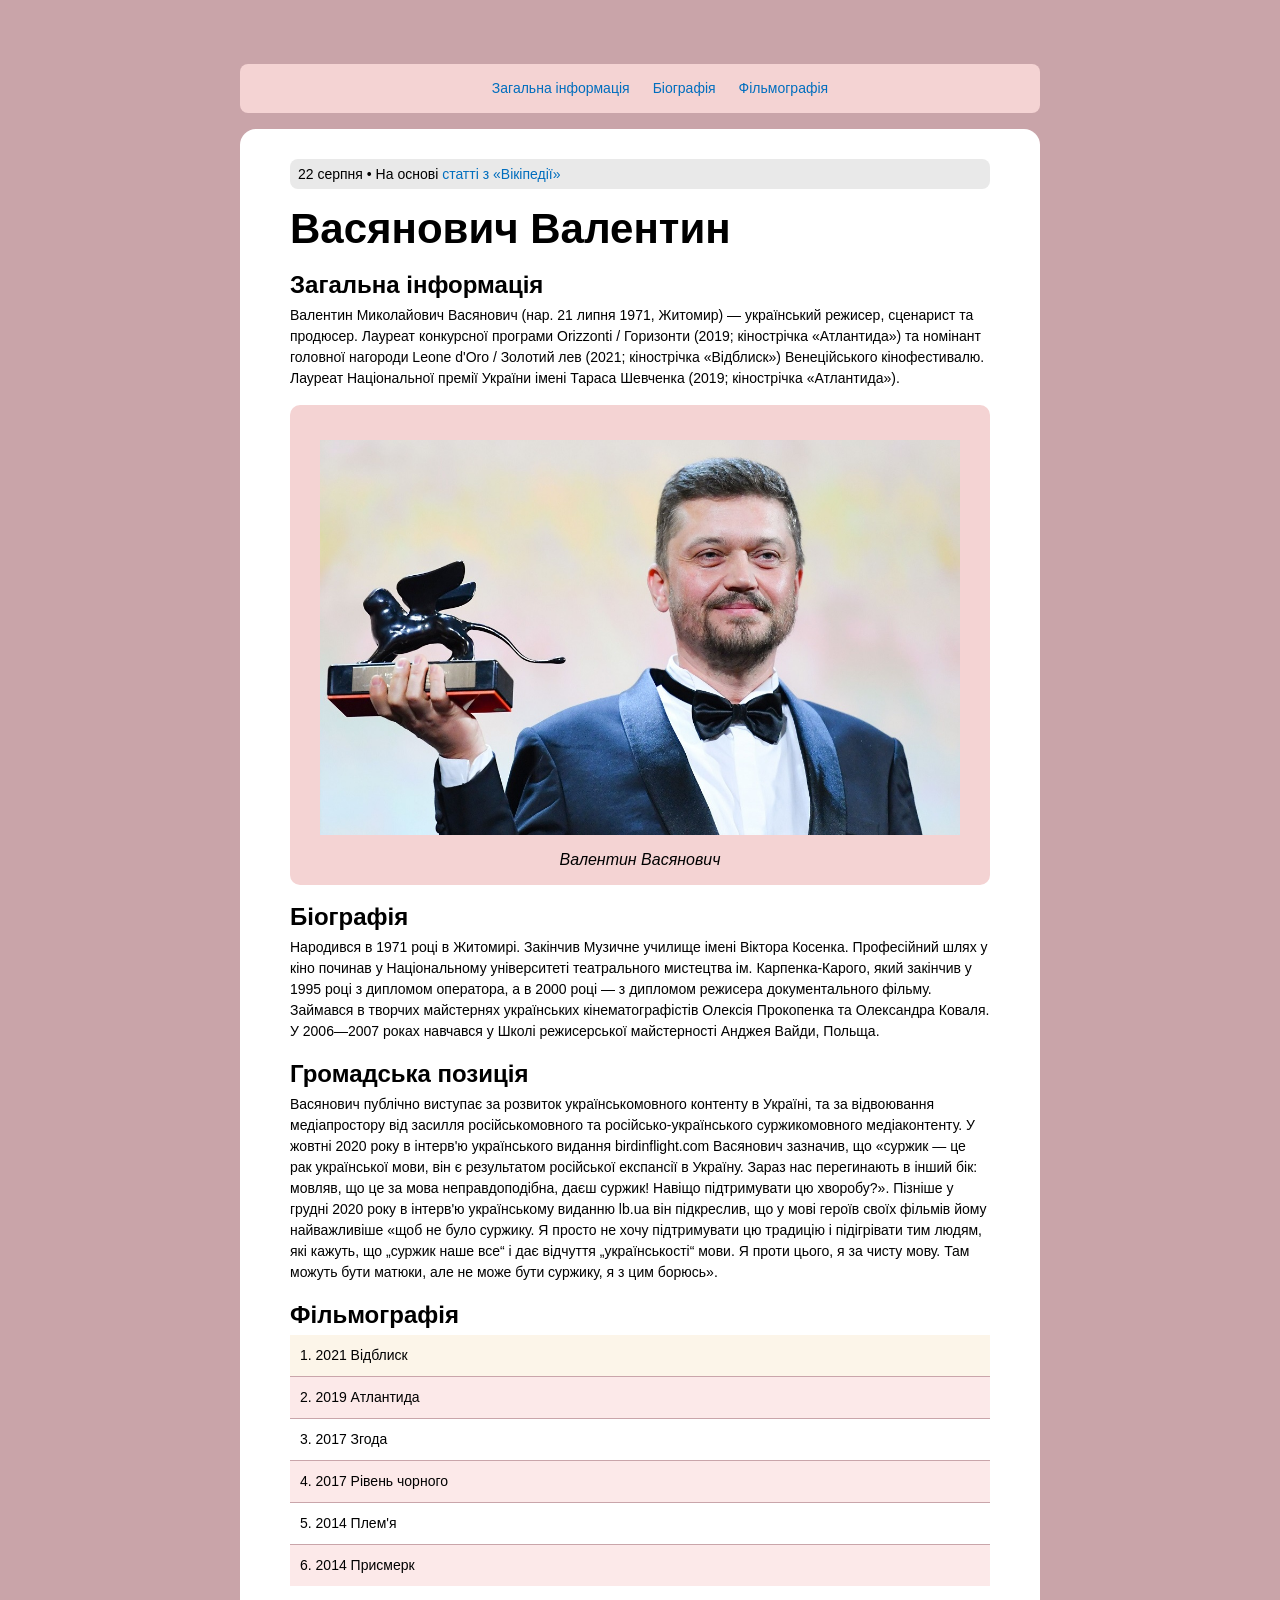
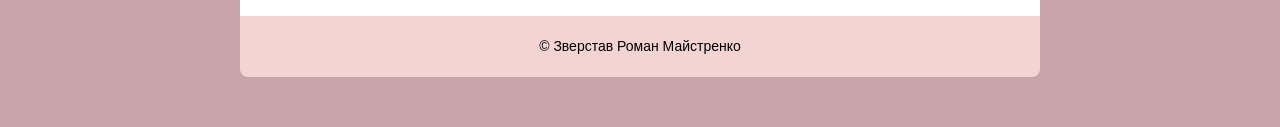
==== practika_vasyanovich/index.html @ 0699dafc "Add files via upload" ====
<!DOCTYPE html>
<html lang="uk">
<head>
    <meta charset="UTF-8">
    <title>Васянович Валентин</title>
    <link rel="stylesheet" href="styles/style.css">
</head>
<body>
<header class="nav-header">
    <nav>
        <ul class="nav-links">
            <li><a href="#">Загальна інформація</a></li>
            <li><a href="#">Біографія</a></li>
            <li><a href="#">Фільмографія</a></li>
        </ul>
    </nav>
</header>
<div class="content-wrapper">
    <header class="name-header">
            <p class="info">22 серпня &bull; На основі <a href="#">статті з «Вікіпедії»</a></p>
            <h1>Васянович Валентин</h1>
    </header>
    <section id="general">
            <h2>Загальна інформація</h2>
            <p>Валентин Миколайович Васянович (нар. 21 липня 1971, Житомир) — український режисер, сценарист та продюсер. Лауреат конкурсної програми Orizzonti / Горизонти (2019; кінострічка «Атлантида») та номінант головної нагороди Leone d'Oro / Золотий лев (2021; кінострічка «Відблиск») Венеційського кінофестивалю. Лауреат Національної премії України імені Тараса Шевченка (2019; кінострічка «Атлантида»).</p>
    </section>
    <figure>
            <img src="images/valentyn.jpg" alt="Валентин Васянович">
            <figcaption>Валентин Васянович</figcaption>
    </figure>
    <section id="biography">
                <h2>Біографія</h2>
                <p>Народився в 1971 році в Житомирі. Закінчив Музичне училище імені Віктора Косенка. Професійний шлях у кіно починав у Національному університеті театрального мистецтва ім. Карпенка-Карого, який закінчив у 1995 році з дипломом оператора, а в 2000 році — з дипломом режисера документального фільму. Займався в творчих майстернях українських кінематографістів Олексія Прокопенка та Олександра Коваля. У 2006—2007 роках навчався у Школі режисерської майстерності Анджея Вайди, Польща.</p>
    </section>
    <section id="position">
            <h2>Громадська позиція</h2>
            <p>Васянович публічно виступає за розвиток українськомовного контенту в Україні, та за відвоювання медіапростору від засилля російськомовного та російсько-українського суржикомовного медіаконтенту. У жовтні 2020 року в інтерв'ю українського видання birdinflight.com Васянович зазначив, що «суржик — це рак української мови, він є результатом російської експансії в Україну. Зараз нас перегинають в інший бік: мовляв, що це за мова неправдоподібна, даєш суржик! Навіщо підтримувати цю хворобу?». Пізніше у грудні 2020 року в інтерв'ю українському виданню lb.ua він підкреслив, що у мові героїв своїх фільмів йому найважливіше «щоб не було суржику. Я просто не хочу підтримувати цю традицію і підігрівати тим людям, які кажуть, що „суржик наше все“ і дає відчуття „українськості“ мови. Я проти цього, я за чисту мову. Там можуть бути матюки, але не може бути суржику, я з цим борюсь».</p>
    </section>
    <section id="filmography">
        <h2>Фільмографія</h2>
        <ol class="film-list">
            <li>2021 Відблиск</li>
            <li>2019 Атлантида</li>
            <li>2017 Згода</li>
            <li>2017 Рівень чорного</li>
            <li>2014 Плем'я</li>
            <li>2014 Присмерк</li>
        </ol>
    </section>
</div>
<footer class="verst-footer">
    <p>&copy; Зверстав Роман Майстренко</p>
</footer>
</body>
</html>
---- practika_vasyanovich/styles/style.css ----
html {
    background-color: #c9a4a9;
}

body {
    max-width: 800px;
    margin: 0 auto;
    padding: 64px 0 50px 0;
}

.nav-header {
    margin-bottom: 16px;
    background-color: #F4D3D3;
    border-radius: 8px;
    padding: 4px;
}

.nav-links, p, .film-list li{
    font-family: Arial, sans-serif;
    font-size: 14px;
    font-weight: 400;
    line-height: 21px;
    text-align: left;
    margin: 0 auto;
}

.verst-footer p {
    text-align: center;
}

.nav-links {
    list-style-type: none;
    margin: 10px 0;
    display: flex;
    justify-content: center;
    gap: 3px;

}

.nav-links li a {
    padding: 10px;
    border-radius: 4px;
}

a:link {
    color: #006EBE;
    text-decoration: none;
}

a:visited {
    color: #0B257D;
}

.nav-links a:hover {
    background-color: #fff;
    color: #5EAAE0;
}

.info {
    background-color: #E9E9E9;
    padding: 8px;
    border-radius: 8px;
    line-height: 100%;
    margin: 0;
}

h1 {
    font-family: Verdana, sans-serif;
    font-size: 42px;
    font-weight: 700;
    margin: 16px auto;
}

figure {
    max-width: 800px;
    border-radius: 10px;
    background-color: #F4D3D3;
    margin: 0 auto;
}

figure img {
    max-width: 640px;
    margin: 35px 30px 0 30px;
}

figure figcaption {
    text-align: center;
    padding: 10px 0 15px 0;
    font-family: Verdana, sans-serif;
    font-weight: 400;
    font-size: 16px;
    line-height: 21px;
    font-style: italic;

}

.content-wrapper {
    background-color: #ffffff;
    padding: 30px 50px;
    border-radius: 16px 16px 0 0;
    margin-bottom:0;
}

#filmography {
    margin-bottom: 0;
}

section {
    margin: 16px auto;
}

h2 {
    font-family: Verdana, sans-serif;
    font-weight: 700;
    font-size: 24px;
    line-height: 100%;
    margin-bottom: 8px;
}

.film-list {
    padding: 0;
    margin: 0;
    list-style-position: inside;
}

.film-list li {
    padding: 10px;
    border-bottom: 1px solid #C9A5AA;
    background-color: #FFFFFF;
}

.film-list li:last-child {
    border-bottom: none;
}

.film-list li:nth-child(even) {
    background-color: #FCE9E9;
}

.film-list li:first-child {
    background-color: #FCF5E9;
}

.verst-footer {
    text-align: center;
    padding: 20px 0;
    background-color: #F4D3D3;
    border-radius: 0 0 8px 8px;
    margin: 0;
}
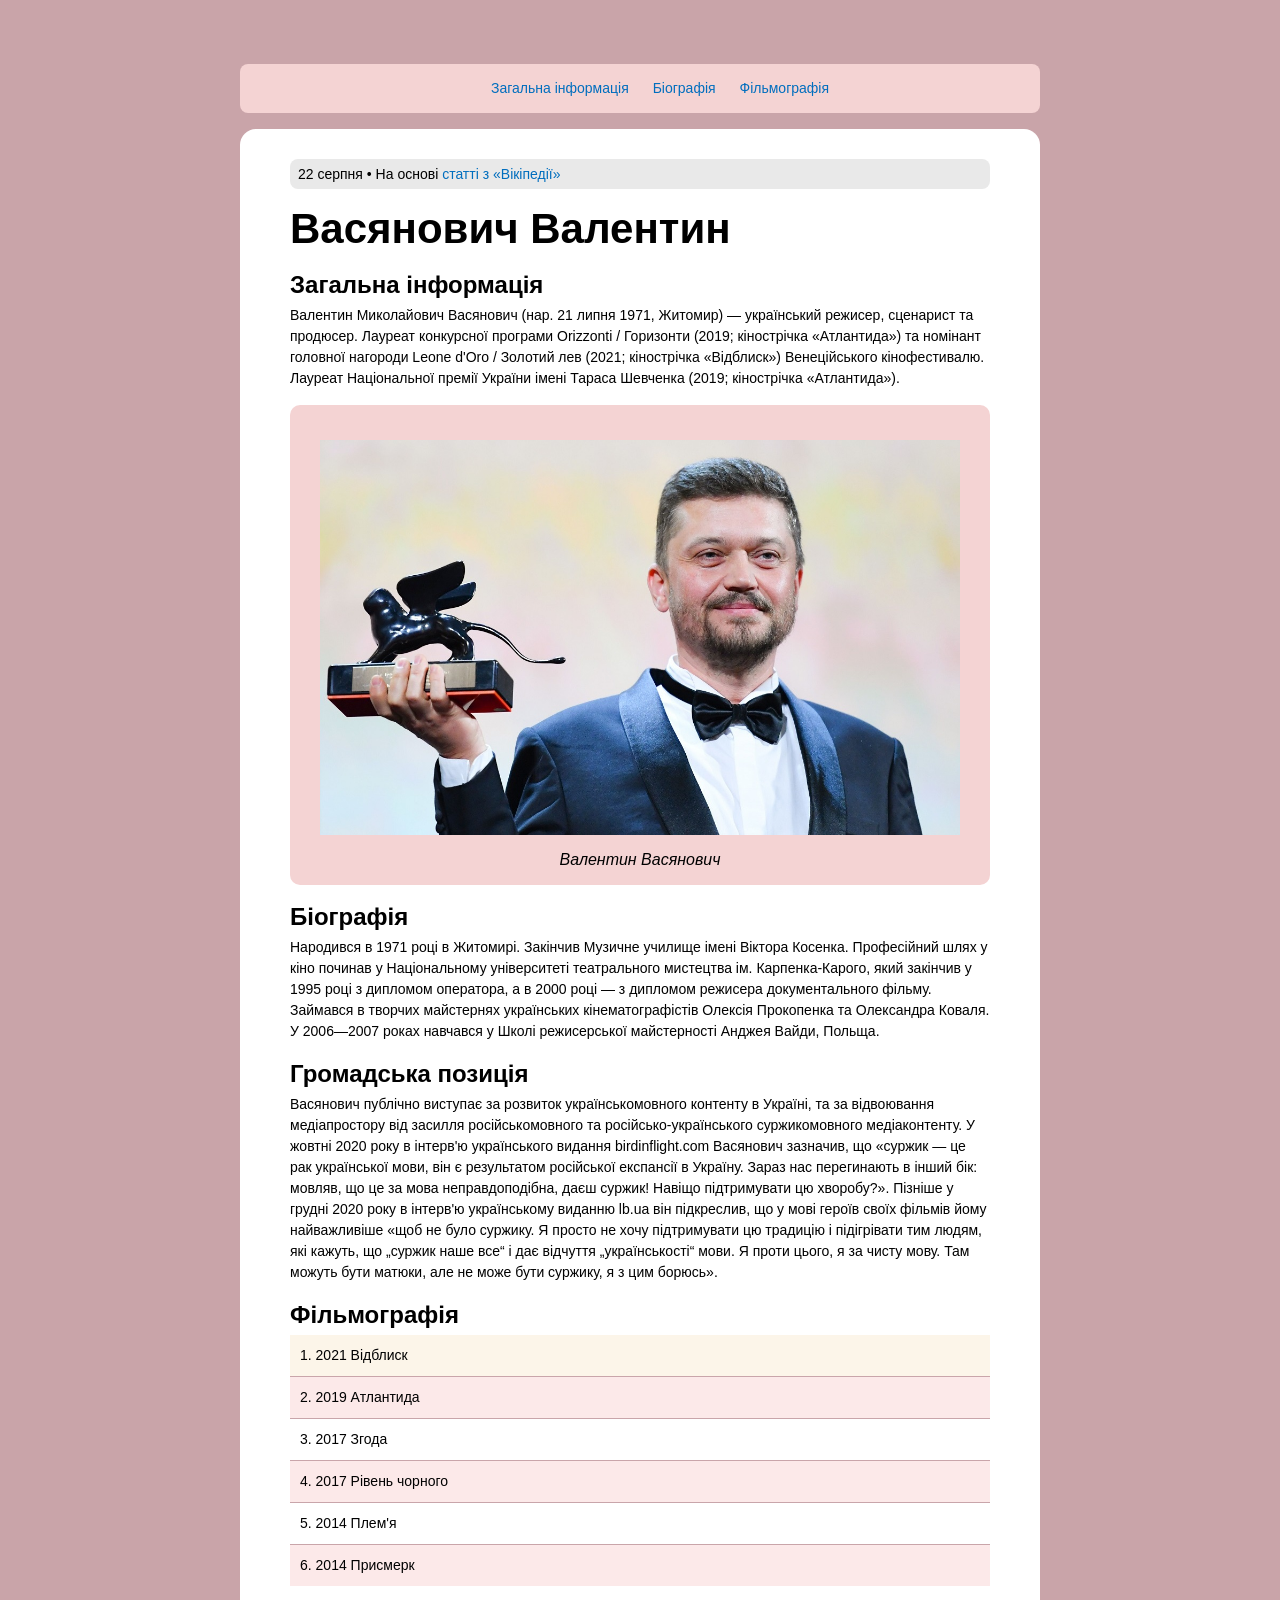
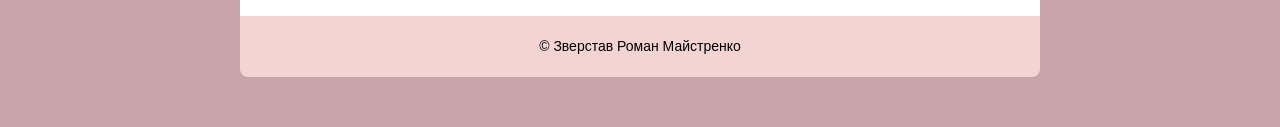
==== commit 8533789a: "Update index.html" ====
--- a/practika_vasyanovich/index.html
+++ b/practika_vasyanovich/index.html
@@ -52,4 +52,4 @@
     <p>&copy; Зверстав Роман Майстренко</p>
 </footer>
 </body>
-</html>+</html>
--- a/practika_vasyanovich/styles/style.css
+++ b/practika_vasyanovich/styles/style.css
@@ -31,10 +31,11 @@
 .nav-links {
     list-style-type: none;
     margin: 10px 0;
-    display: flex;
-    justify-content: center;
     gap: 3px;
-
+    text-align: center;
+}
+nav ul li {
+    display: inline;
 }
 
 .nav-links li a {
@@ -147,4 +148,4 @@
     background-color: #F4D3D3;
     border-radius: 0 0 8px 8px;
     margin: 0;
-}+}
